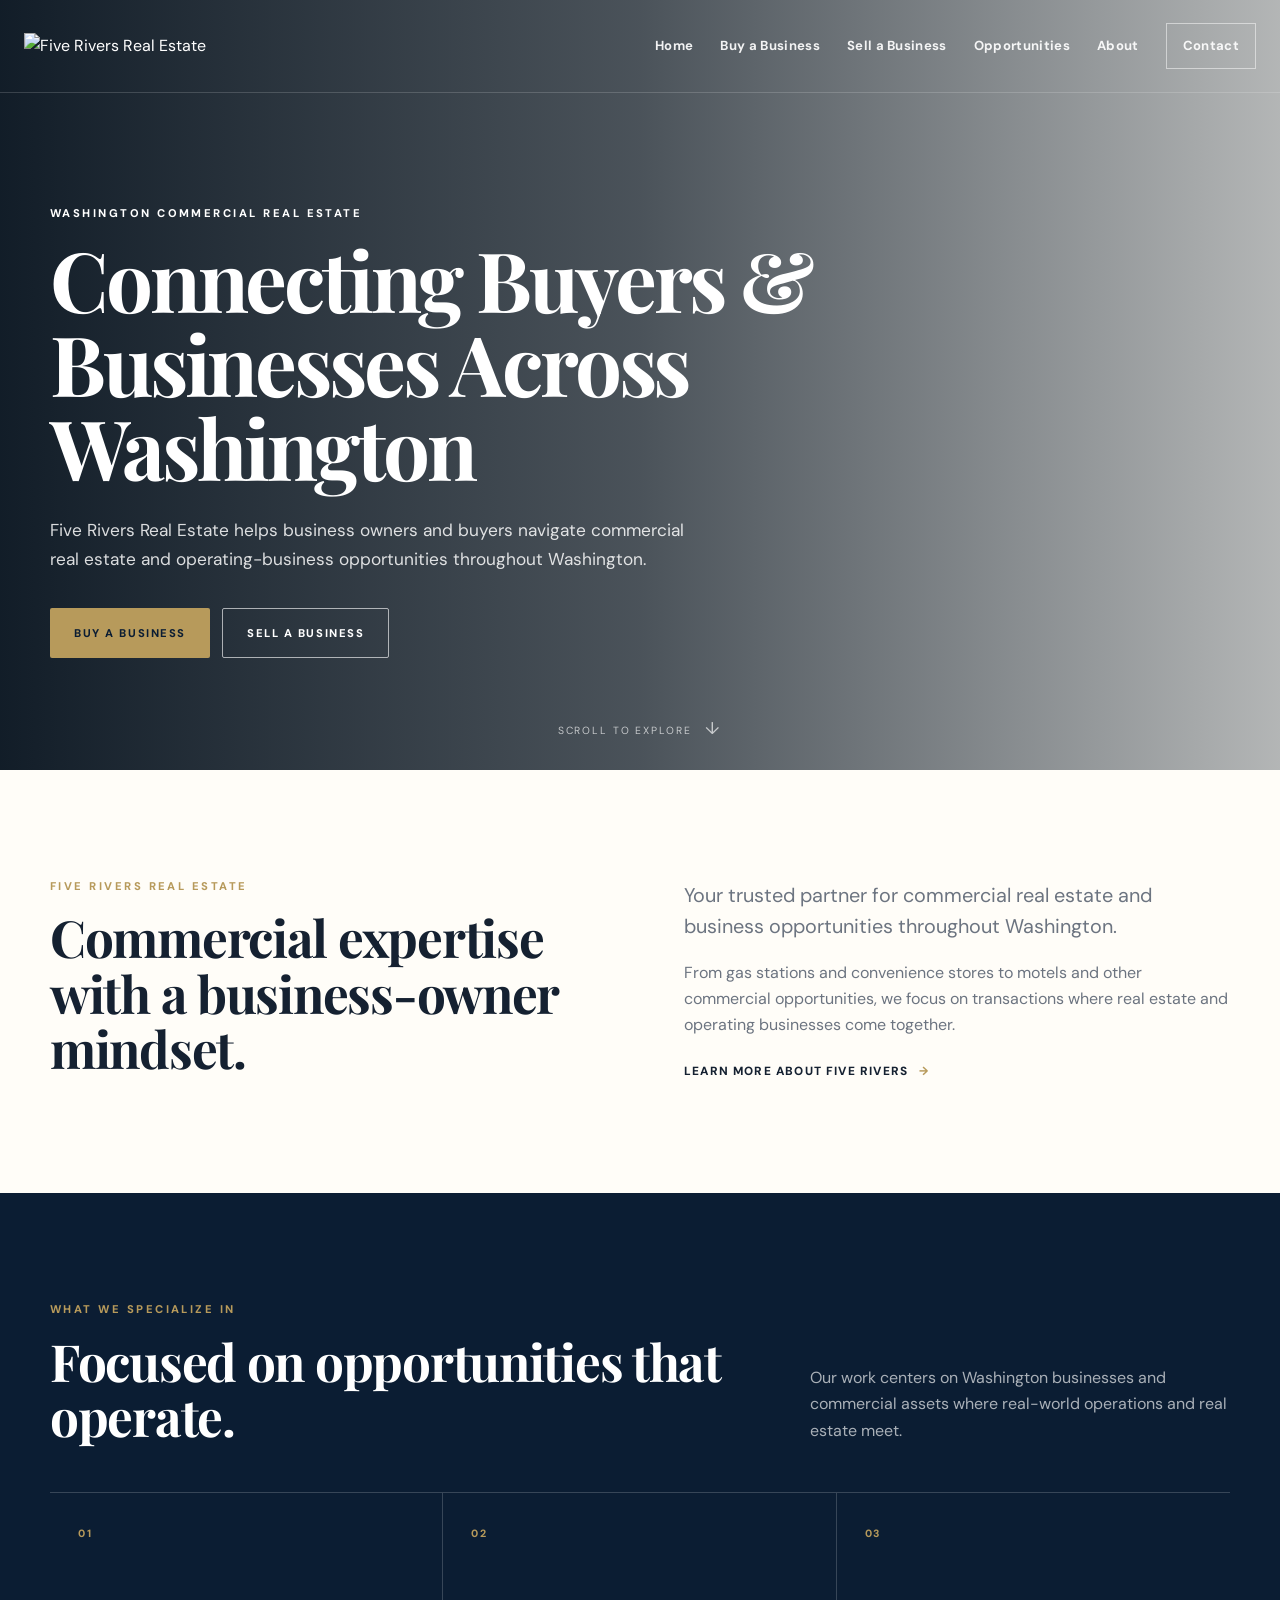
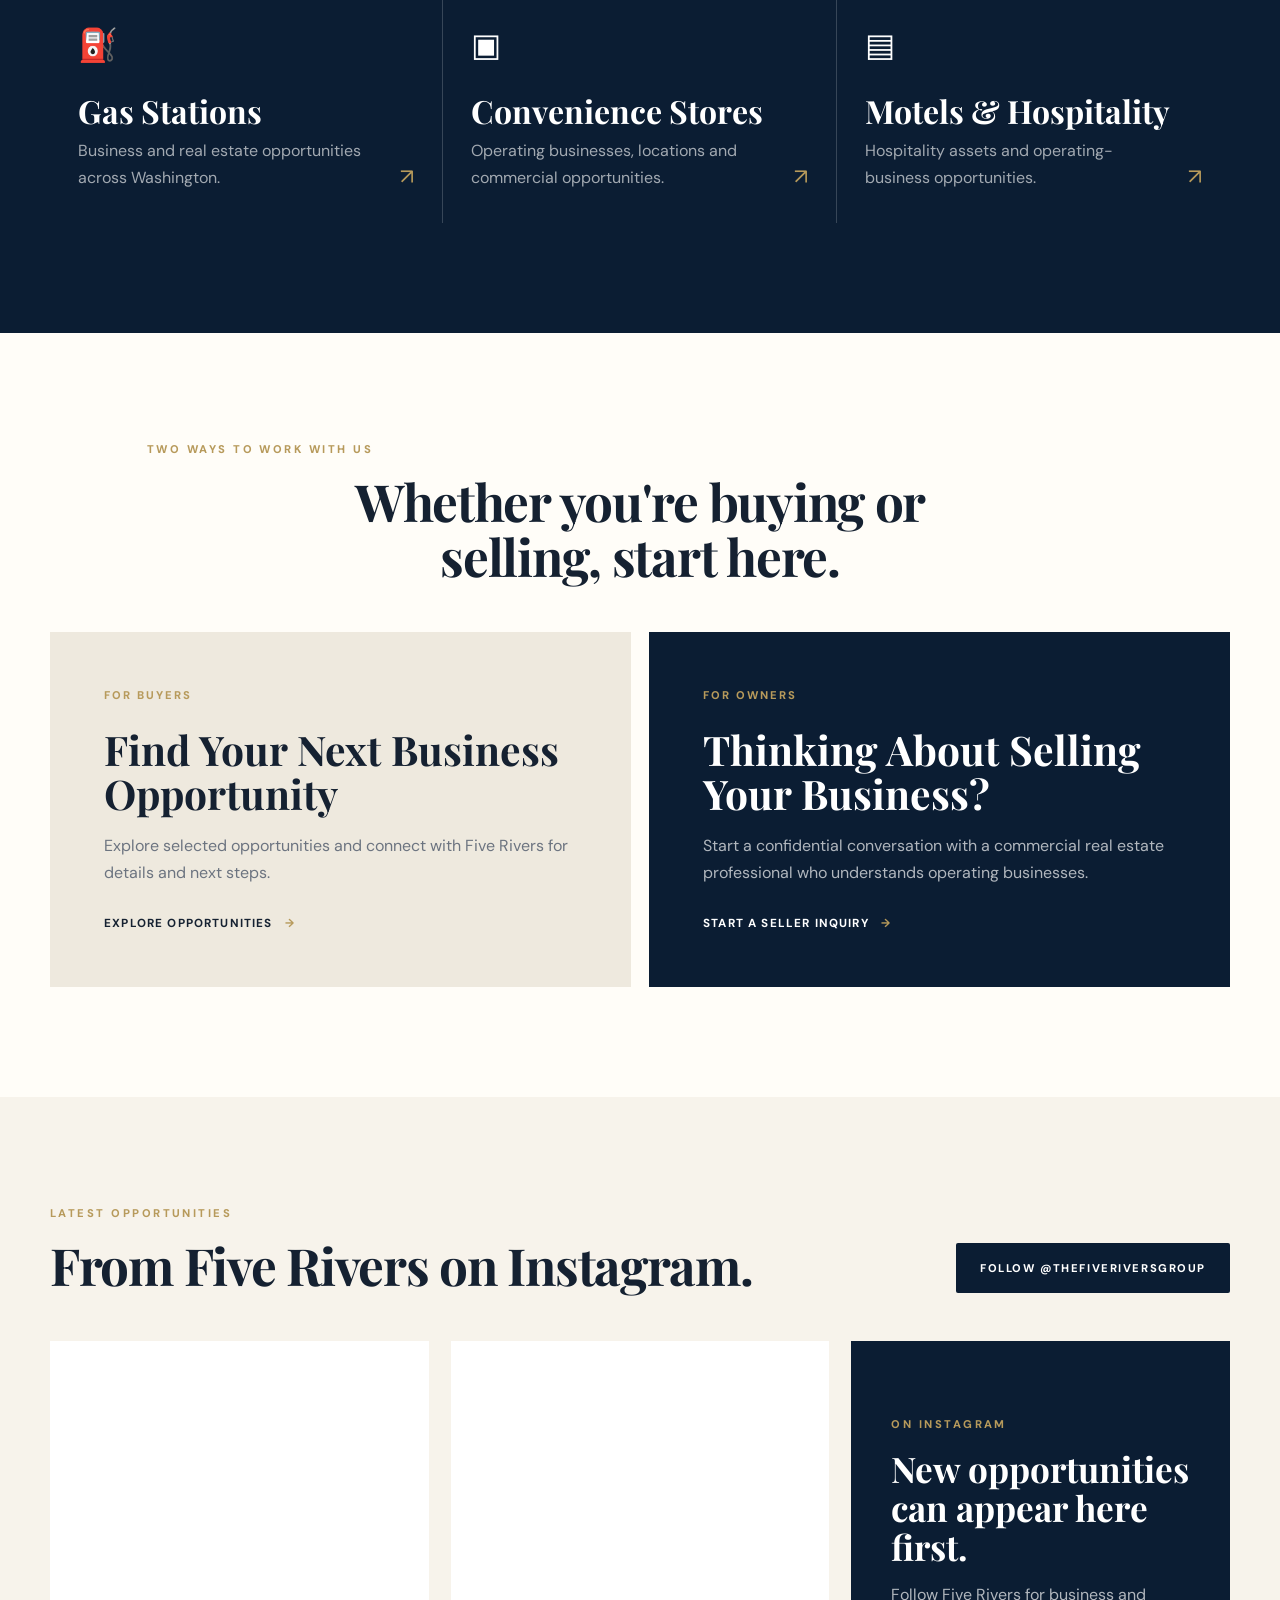
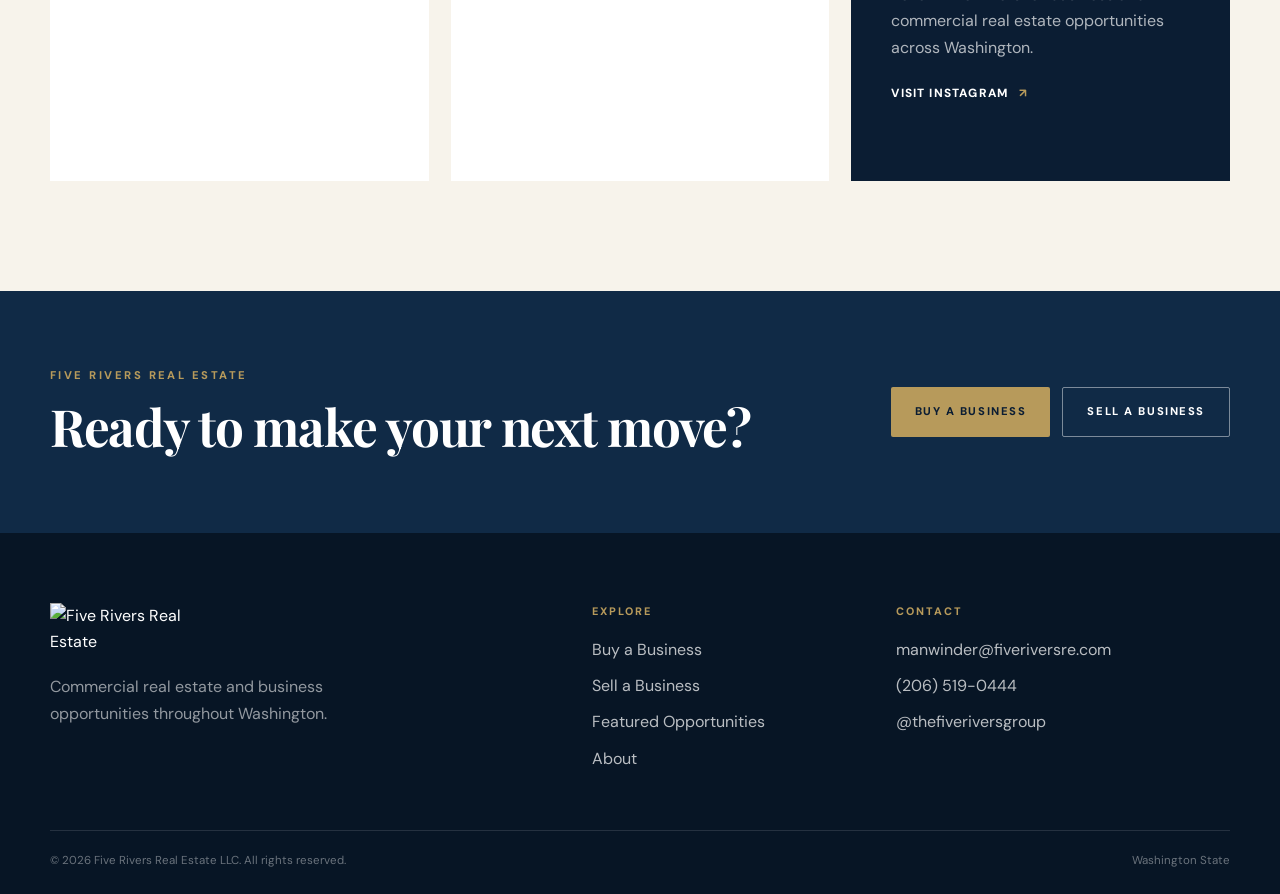
==== index.html @ 9e535c03 "Add files via upload" ====
<!DOCTYPE html><html lang="en"><head><meta charset="UTF-8">
<meta name="viewport" content="width=device-width, initial-scale=1.0">
<title>Washington Commercial Real Estate | Five Rivers Real Estate</title>
<link rel="icon" type="image/x-icon" href="favicon_FRRE.ico">
<link rel="preconnect" href="https://fonts.googleapis.com">
<link rel="preconnect" href="https://fonts.gstatic.com" crossorigin>
<link href="https://fonts.googleapis.com/css2?family=DM+Sans:wght@400;500;600;700;800&family=Playfair+Display:wght@600;700&display=swap" rel="stylesheet">
<link rel="stylesheet" href="styles.css"></head><body>
<header class="site-header">
  <div class="nav-wrap">
    <a class="brand" href="index.html"><img src="FiveRivers_Logo.jpg" alt="Five Rivers Real Estate"></a>
    <button class="menu-toggle" aria-label="Open menu" aria-expanded="false">☰</button>
    <nav class="nav">
      <a href="index.html">Home</a>
      <a href="buy.html">Buy a Business</a>
      <a href="sell.html">Sell a Business</a>
      <a href="properties.html">Opportunities</a>
      <a href="about.html">About</a>
      <a class="nav-cta" href="contact.html">Contact</a>
    </nav>
  </div>
</header>
<main>
<section class="hero">
  <div class="hero-content container">
    <p class="eyebrow">WASHINGTON COMMERCIAL REAL ESTATE</p>
    <h1>Connecting Buyers &amp; Businesses Across Washington</h1>
    <p class="hero-copy">Five Rivers Real Estate helps business owners and buyers navigate commercial real estate and operating-business opportunities throughout Washington.</p>
    <div class="hero-actions">
      <a class="btn btn-gold" href="buy.html">Buy a Business</a>
      <a class="btn btn-outline" href="sell.html">Sell a Business</a>
    </div>
  </div>
  <div class="hero-scroll">SCROLL TO EXPLORE <span>↓</span></div>
</section>

<section class="section">
  <div class="container two-col">
    <div>
      <p class="eyebrow gold">FIVE RIVERS REAL ESTATE</p>
      <h2>Commercial expertise with a business-owner mindset.</h2>
    </div>
    <div>
      <p class="lead">Your trusted partner for commercial real estate and business opportunities throughout Washington.</p>
      <p>From gas stations and convenience stores to motels and other commercial opportunities, we focus on transactions where real estate and operating businesses come together.</p>
      <a class="text-link" href="about.html">Learn more about Five Rivers <span>→</span></a>
    </div>
  </div>
</section>

<section class="section section-dark">
  <div class="container">
    <div class="section-heading">
      <div><p class="eyebrow gold">WHAT WE SPECIALIZE IN</p><h2>Focused on opportunities that operate.</h2></div>
      <p>Our work centers on Washington businesses and commercial assets where real-world operations and real estate meet.</p>
    </div>
    <div class="specialty-grid">
      <a class="specialty-card" href="buy.html"><span class="card-number">01</span><div><span class="icon">⛽</span><h3>Gas Stations</h3><p>Business and real estate opportunities across Washington.</p></div><span class="arrow">↗</span></a>
      <a class="specialty-card" href="buy.html"><span class="card-number">02</span><div><span class="icon">▣</span><h3>Convenience Stores</h3><p>Operating businesses, locations and commercial opportunities.</p></div><span class="arrow">↗</span></a>
      <a class="specialty-card" href="buy.html"><span class="card-number">03</span><div><span class="icon">▤</span><h3>Motels &amp; Hospitality</h3><p>Hospitality assets and operating-business opportunities.</p></div><span class="arrow">↗</span></a>
    </div>
  </div>
</section>

<section class="section">
  <div class="container">
    <div class="section-heading centered"><p class="eyebrow gold">TWO WAYS TO WORK WITH US</p><h2>Whether you're buying or selling, start here.</h2></div>
    <div class="path-grid">
      <a class="path-card" href="buy.html"><span>FOR BUYERS</span><h3>Find Your Next Business Opportunity</h3><p>Explore selected opportunities and connect with Five Rivers for details and next steps.</p><strong>Explore Opportunities <span>→</span></strong></a>
      <a class="path-card featured" href="sell.html"><span>FOR OWNERS</span><h3>Thinking About Selling Your Business?</h3><p>Start a confidential conversation with a commercial real estate professional who understands operating businesses.</p><strong>Start a Seller Inquiry <span>→</span></strong></a>
    </div>
  </div>
</section>

<section class="section section-light">
  <div class="container">
    <div class="section-heading">
      <div><p class="eyebrow gold">LATEST OPPORTUNITIES</p><h2>From Five Rivers on Instagram.</h2></div>
      <a class="btn btn-dark" href="https://www.instagram.com/thefiveriversgroup/" target="_blank" rel="noopener">Follow @thefiveriversgroup</a>
    </div>
    <div class="ig-grid">
      <div class="ig-card">
        <blockquote class="instagram-media" data-instgrm-permalink="https://www.instagram.com/thefiveriversgroup/" data-instgrm-version="14"></blockquote>
      </div>
      <div class="ig-card">
        <blockquote class="instagram-media" data-instgrm-permalink="https://www.instagram.com/thefiveriversgroup/" data-instgrm-version="14"></blockquote>
      </div>
      <div class="ig-card ig-cta">
        <p class="eyebrow gold">ON INSTAGRAM</p>
        <h3>New opportunities can appear here first.</h3>
        <p>Follow Five Rivers for business and commercial real estate opportunities across Washington.</p>
        <a class="text-link" href="https://www.instagram.com/thefiveriversgroup/" target="_blank" rel="noopener">Visit Instagram <span>↗</span></a>
      </div>
    </div>
  </div>
</section>
<script async src="https://www.instagram.com/embed.js"></script>

<section class="cta-band">
  <div class="container cta-inner">
    <div><p class="eyebrow gold">FIVE RIVERS REAL ESTATE</p><h2>Ready to make your next move?</h2></div>
    <div class="hero-actions"><a class="btn btn-gold" href="buy.html">Buy a Business</a><a class="btn btn-light-outline" href="sell.html">Sell a Business</a></div>
  </div>
</section>
</main>
<footer class="footer">
  <div class="container footer-grid">
    <div>
      <img class="footer-logo" src="FiveRivers_Logo.jpg" alt="Five Rivers Real Estate">
      <p>Commercial real estate and business opportunities throughout Washington.</p>
    </div>
    <div>
      <p class="footer-label">EXPLORE</p>
      <a href="buy.html">Buy a Business</a>
      <a href="sell.html">Sell a Business</a>
      <a href="properties.html">Featured Opportunities</a>
      <a href="about.html">About</a>
    </div>
    <div>
      <p class="footer-label">CONTACT</p>
      <a href="mailto:manwinder@fiveriversre.com">manwinder@fiveriversre.com</a>
      <a href="tel:+12065190444">(206) 519-0444</a>
      <a href="https://www.instagram.com/thefiveriversgroup/" target="_blank" rel="noopener">@thefiveriversgroup</a>
    </div>
  </div>
  <div class="container footer-bottom">
    <span>© 2026 Five Rivers Real Estate LLC. All rights reserved.</span>
    <span>Washington State</span>
  </div>
</footer><script src="site.js"></script></body></html>
---- styles.css ----
:root{
  --navy:#0b1d33;
  --navy2:#102a46;
  --warm:#f7f3eb;
  --paper:#fffdf8;
  --gold:#b79a5b;
  --gold2:#d1bb82;
  --ink:#152131;
  --muted:#6c7480;
  --line:rgba(11,29,51,.13);
  --shadow:0 22px 60px rgba(11,29,51,.12);
  --serif:"Playfair Display", Georgia, serif;
  --sans:"DM Sans", Arial, sans-serif;
}
*{box-sizing:border-box;margin:0;padding:0}
html{scroll-behavior:smooth}
body{font-family:var(--sans);color:var(--ink);background:var(--paper);line-height:1.65}
a{text-decoration:none;color:inherit}
img{max-width:100%;display:block}
.container{width:min(1180px,calc(100% - 48px));margin-inline:auto}
.site-header{position:absolute;top:0;left:0;width:100%;z-index:50;color:#fff;border-bottom:1px solid rgba(255,255,255,.16)}
.site-header.solid{position:relative;background:var(--navy);border-bottom:0}
.nav-wrap{width:min(1280px,calc(100% - 48px));margin:auto;min-height:92px;display:flex;align-items:center;justify-content:space-between;gap:30px}
.brand img{width:192px;max-height:76px;object-fit:contain}
.nav{display:flex;align-items:center;gap:27px;font-size:.82rem;font-weight:700;letter-spacing:.025em}
.nav a{opacity:.92;transition:color .2s,opacity .2s,transform .2s}
.nav a:hover{opacity:1;color:var(--gold2);transform:translateY(-1px)}
.nav-cta{padding:11px 16px;border:1px solid rgba(255,255,255,.55)}
.menu-toggle{display:none;background:transparent;border:0;color:#fff;font-size:28px;cursor:pointer}
.hero{min-height:770px;display:flex;align-items:center;position:relative;color:#fff;background:
linear-gradient(90deg,rgba(5,17,29,.95) 0%,rgba(5,17,29,.72) 50%,rgba(5,17,29,.30) 100%),
url("header_background.jpg") center/cover no-repeat}
.hero-content{position:relative;z-index:2;padding-top:95px}
.eyebrow{font-size:.70rem;line-height:1.2;letter-spacing:.22em;font-weight:800;margin-bottom:17px}
.eyebrow.gold{color:var(--gold)}
.hero h1,.page-hero h1{font-family:var(--serif);font-size:clamp(3.15rem,6.5vw,5.7rem);line-height:1.01;letter-spacing:-.038em;max-width:850px}
.hero-copy{max-width:650px;color:rgba(255,255,255,.84);font-size:1.08rem;margin:27px 0 35px}
.hero-actions{display:flex;gap:12px;flex-wrap:wrap}
.btn{min-height:50px;padding:0 24px;display:inline-flex;align-items:center;justify-content:center;border-radius:2px;text-transform:uppercase;font-size:.70rem;font-weight:800;letter-spacing:.14em;transition:transform .2s,background .2s,color .2s}
.btn:hover{transform:translateY(-2px)}
.btn-gold{background:var(--gold);color:var(--navy)}
.btn-gold:hover{background:var(--gold2)}
.btn-outline{border:1px solid rgba(255,255,255,.62);color:#fff}
.btn-outline:hover{background:#fff;color:var(--navy)}
.btn-dark{background:var(--navy);color:#fff}
.btn-light-outline{border:1px solid rgba(255,255,255,.45);color:#fff}
.hero-scroll{position:absolute;left:50%;bottom:28px;transform:translateX(-50%);font-size:.65rem;letter-spacing:.18em;opacity:.68;z-index:2}
.hero-scroll span{font-size:17px;margin-left:9px}
.section{padding:110px 0}
.section-dark{background:var(--navy);color:#fff}
.section-light{background:var(--warm)}
.two-col{display:grid;grid-template-columns:1fr 1fr;gap:88px;align-items:start}
h2{font-family:var(--serif);font-size:clamp(2.35rem,4vw,4rem);line-height:1.08;letter-spacing:-.025em}
.lead{font-size:1.24rem;line-height:1.55;margin-bottom:18px}
.two-col p:not(.eyebrow){color:var(--muted)}
.text-link{display:inline-flex;gap:11px;margin-top:23px;font-weight:800;font-size:.74rem;letter-spacing:.10em;text-transform:uppercase}
.text-link span{color:var(--gold)}
.section-heading{display:flex;justify-content:space-between;gap:50px;align-items:end;margin-bottom:48px}
.section-heading>p{max-width:420px;color:rgba(255,255,255,.65)}
.section-light .section-heading>p{color:var(--muted)}
.centered{text-align:center;display:block}
.centered h2{max-width:720px;margin-inline:auto}
.specialty-grid{display:grid;grid-template-columns:repeat(3,1fr);border-top:1px solid rgba(255,255,255,.18)}
.specialty-card{min-height:330px;padding:32px 28px;border-right:1px solid rgba(255,255,255,.18);position:relative;display:flex;flex-direction:column;justify-content:space-between;transition:transform .25s,background .25s}
.specialty-card:last-child{border-right:0}
.specialty-card:hover{background:rgba(255,255,255,.045);transform:translateY(-4px)}
.card-number{font-size:.66rem;color:var(--gold);letter-spacing:.16em;font-weight:800}
.icon{font-size:32px;display:block;margin:22px 0 22px}
.specialty-card h3{font-family:var(--serif);font-size:2rem;margin-bottom:9px;line-height:1.12}
.specialty-card p{color:rgba(255,255,255,.62);max-width:285px}
.arrow{position:absolute;right:28px;bottom:28px;color:var(--gold);font-size:22px}
.path-grid{display:grid;grid-template-columns:1fr 1fr;gap:18px}
.path-card{padding:54px;background:#eee9de;min-height:355px;display:flex;flex-direction:column;align-items:flex-start;transition:transform .25s,box-shadow .25s}
.path-card:hover{transform:translateY(-5px);box-shadow:var(--shadow)}
.path-card.featured{background:var(--navy);color:#fff}
.path-card>span{font-size:.70rem;letter-spacing:.18em;color:var(--gold);font-weight:800}
.path-card h3{font-family:var(--serif);font-size:2.55rem;line-height:1.1;margin:22px 0 17px;max-width:500px}
.path-card p{max-width:510px;color:var(--muted)}
.path-card.featured p{color:rgba(255,255,255,.68)}
.path-card strong{margin-top:auto;font-size:.73rem;letter-spacing:.10em;text-transform:uppercase}
.path-card strong span{color:var(--gold);margin-left:8px}
.ig-grid{display:grid;grid-template-columns:repeat(3,1fr);gap:22px;align-items:stretch}
.ig-card{background:#fff;overflow:hidden;min-height:440px}
.ig-card blockquote{margin:0!important;min-width:0!important;width:100%!important;box-shadow:none!important}
.ig-cta{background:var(--navy);color:#fff;padding:40px;display:flex;flex-direction:column;justify-content:center}
.ig-cta h3{font-family:var(--serif);font-size:2.2rem;line-height:1.12;margin-bottom:15px}
.ig-cta p:not(.eyebrow){color:rgba(255,255,255,.68)}
.cta-band{padding:78px 0;background:var(--navy2);color:#fff}
.cta-inner{display:flex;align-items:center;justify-content:space-between;gap:40px}
.cta-inner h2{font-size:clamp(2.2rem,4vw,3.55rem)}
.footer{background:#071525;color:#fff;padding:70px 0 24px}
.footer-grid{display:grid;grid-template-columns:2fr 1fr 1.4fr;gap:65px;padding-bottom:58px}
.footer-logo{width:175px;margin-bottom:19px}
.footer p{color:rgba(255,255,255,.56);max-width:350px}
.footer-grid>div:not(:first-child){display:flex;flex-direction:column;gap:10px}
.footer-label{font-size:.68rem!important;letter-spacing:.18em;color:var(--gold)!important;font-weight:800;margin-bottom:6px}
.footer-grid a{color:rgba(255,255,255,.72)}
.footer-grid a:hover{color:#fff}
.footer-bottom{border-top:1px solid rgba(255,255,255,.12);padding-top:20px;display:flex;justify-content:space-between;color:rgba(255,255,255,.40);font-size:.72rem}
.page-hero{background:var(--navy);color:#fff;padding:150px 0 86px}
.page-hero h1{max-width:930px}
.page-hero p:not(.eyebrow){max-width:700px;color:rgba(255,255,255,.68);font-size:1.08rem;margin-top:24px}
.light-specialties{border-top:1px solid var(--line)}
.light-specialty{color:var(--ink);border-right:1px solid var(--line)}
.light-specialty:hover{background:#faf8f2}
.light-specialty p{color:var(--muted)}
.opportunity-grid{display:grid;grid-template-columns:repeat(3,1fr);gap:22px}
.opportunity{background:#fff;box-shadow:0 8px 30px rgba(11,29,51,.08)}
.opportunity img{width:100%;height:250px;object-fit:cover}
.opportunity-body{padding:27px}
.opportunity h3{font-family:var(--serif);font-size:1.75rem;line-height:1.15;margin:10px 0}
.opportunity-body p{color:var(--muted)}
.tag{font-size:.65rem;letter-spacing:.15em;color:var(--gold);font-weight:800}
.form-card{background:#eee9de;padding:39px;display:flex;flex-direction:column;gap:16px}
.form-card label{font-size:.73rem;font-weight:800;letter-spacing:.06em;text-transform:uppercase}
.form-card input,.form-card select,.form-card textarea{display:block;width:100%;margin-top:7px;border:1px solid var(--line);background:#fffdf8;padding:13px;font:inherit;color:var(--ink)}
.form-card textarea{resize:vertical}
.contact-box{background:var(--navy);color:#fff;padding:42px;display:flex;flex-direction:column;align-items:flex-start}
.contact-box img{width:120px;height:120px;border-radius:50%;object-fit:cover;margin-bottom:24px}
.contact-box h3{font-family:var(--serif);font-size:2rem}
.contact-box p{color:rgba(255,255,255,.60);margin-bottom:20px}
.contact-box a{margin-top:10px}
.portrait{width:min(100%,430px);aspect-ratio:4/5;object-fit:cover}
@media(max-width:900px){
  .nav{display:none;position:absolute;top:92px;left:0;right:0;background:var(--navy);padding:25px;flex-direction:column;align-items:stretch}
  .nav.open{display:flex}
  .menu-toggle{display:block}
  .two-col,.path-grid,.ig-grid{grid-template-columns:1fr}
  .specialty-grid{grid-template-columns:1fr}
  .specialty-card{border-right:0;border-bottom:1px solid rgba(255,255,255,.18)}
  .light-specialty{border-color:var(--line)}
  .section-heading,.cta-inner{display:block}
  .section-heading .btn,.cta-inner .hero-actions{margin-top:24px}
  .hero{min-height:700px}
  .opportunity-grid{grid-template-columns:1fr 1fr}
  .footer-grid{grid-template-columns:1fr 1fr}
}
@media(max-width:600px){
  .container,.nav-wrap{width:min(100% - 30px,1180px)}
  .brand img{width:170px}
  .hero h1{font-size:3.05rem}
  .hero-copy{font-size:1rem}
  .section{padding:78px 0}
  .path-card{padding:34px;min-height:310px}
  .opportunity-grid{grid-template-columns:1fr}
  .footer-grid{grid-template-columns:1fr;gap:38px}
  .footer-bottom{display:block}
  .footer-bottom span{display:block;margin-top:8px}
  .page-hero{padding:112px 0 72px}
}
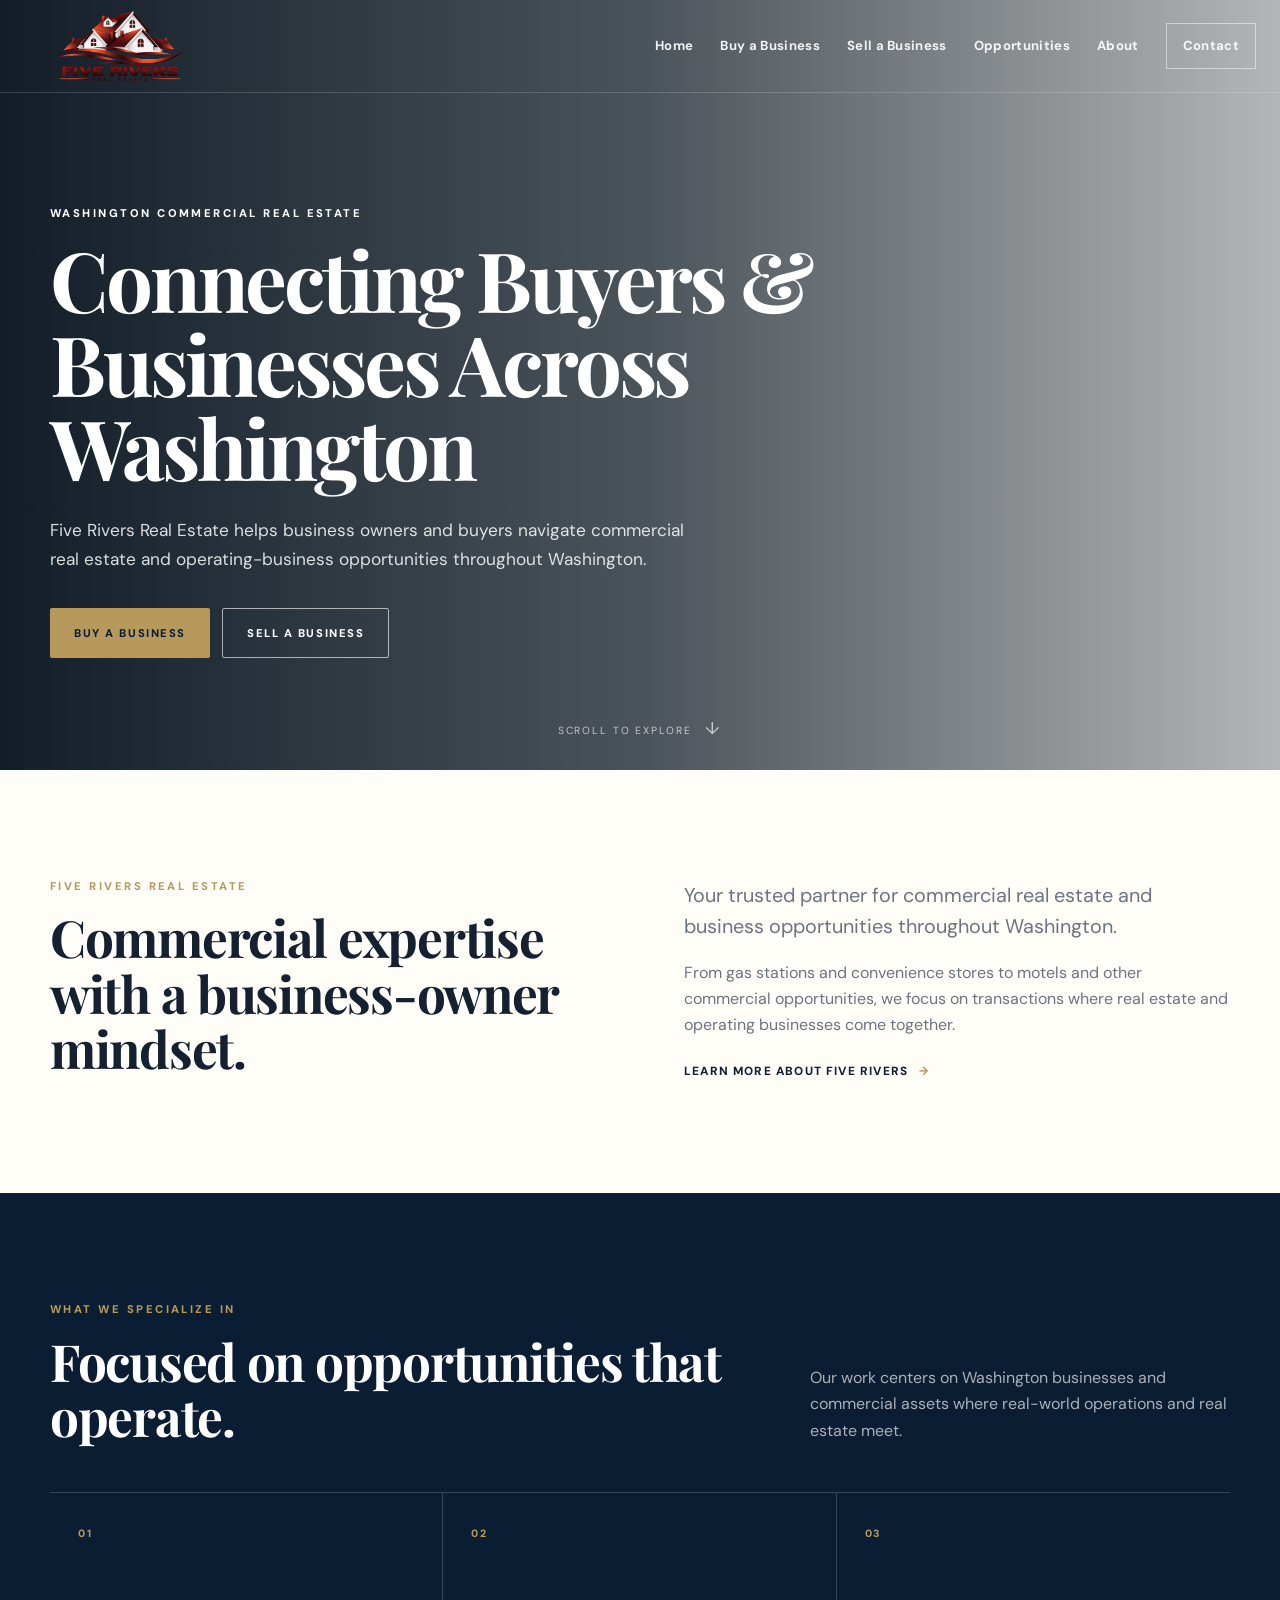
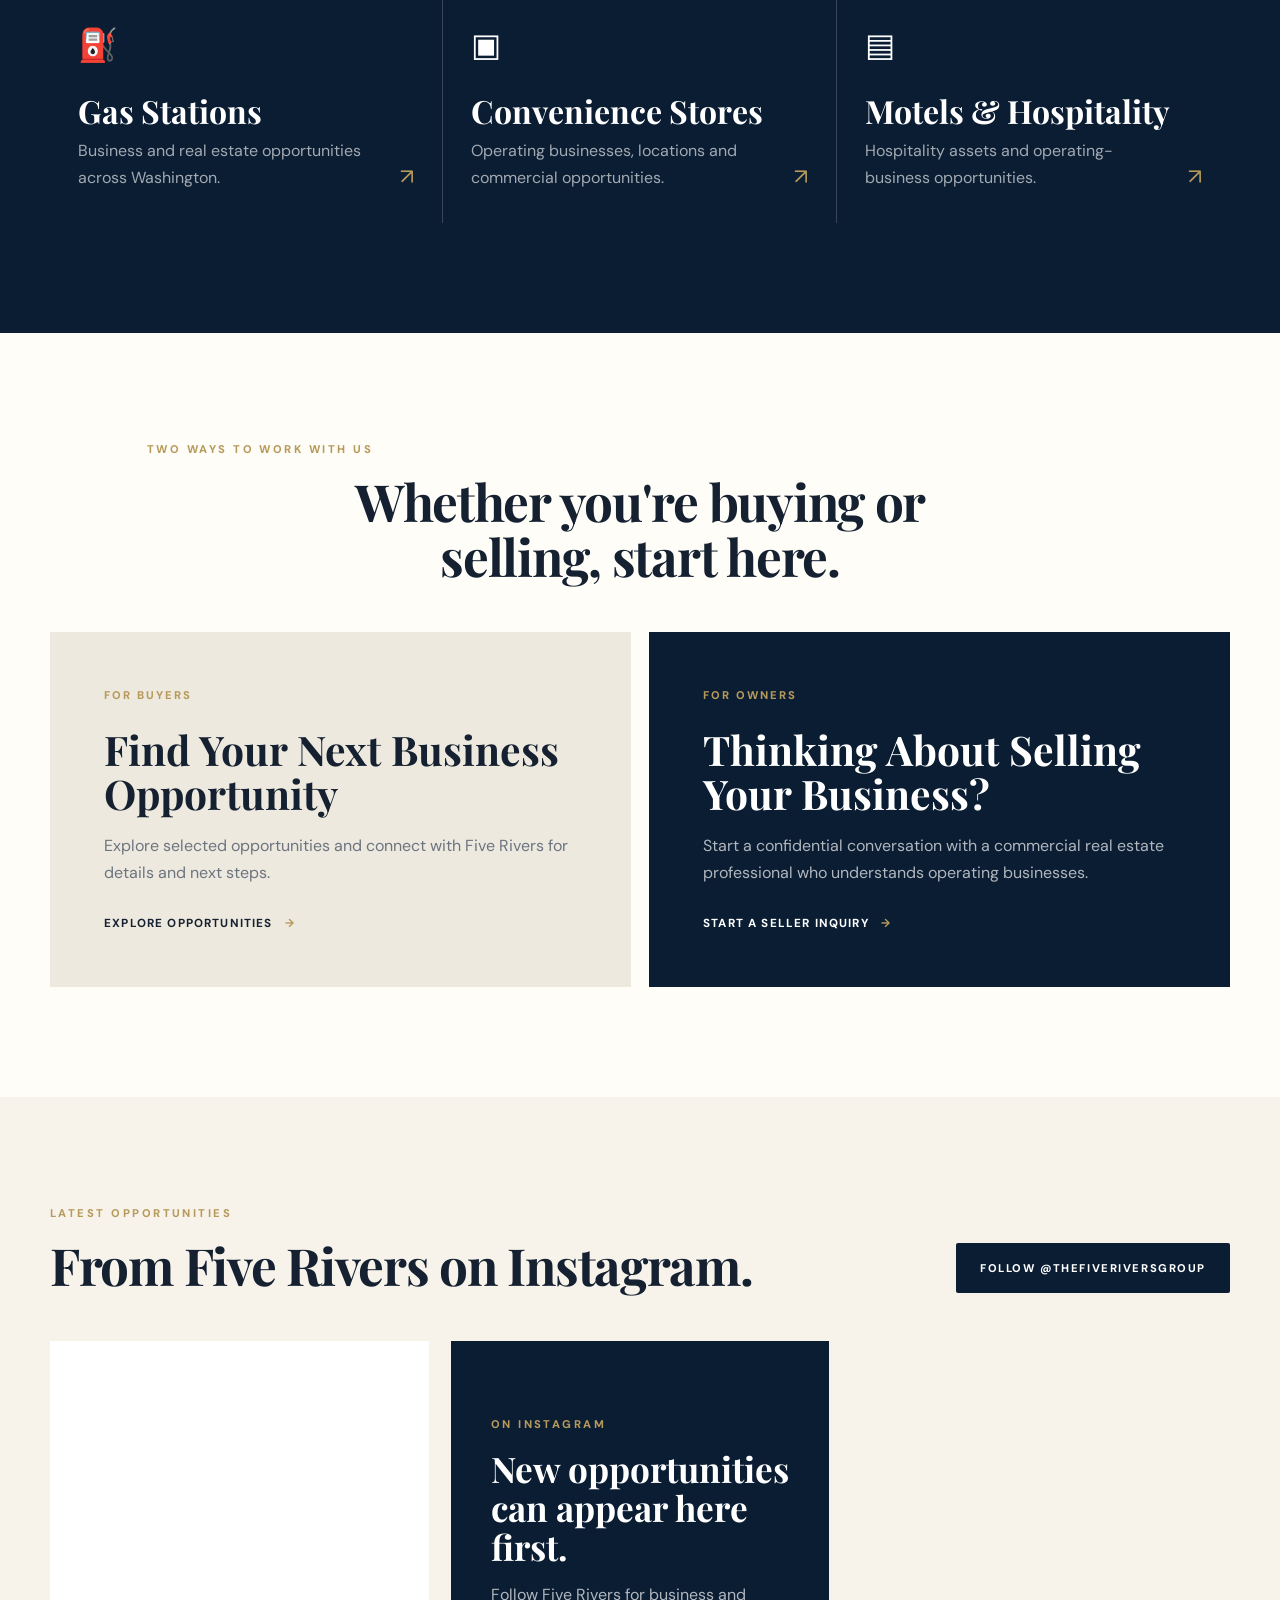
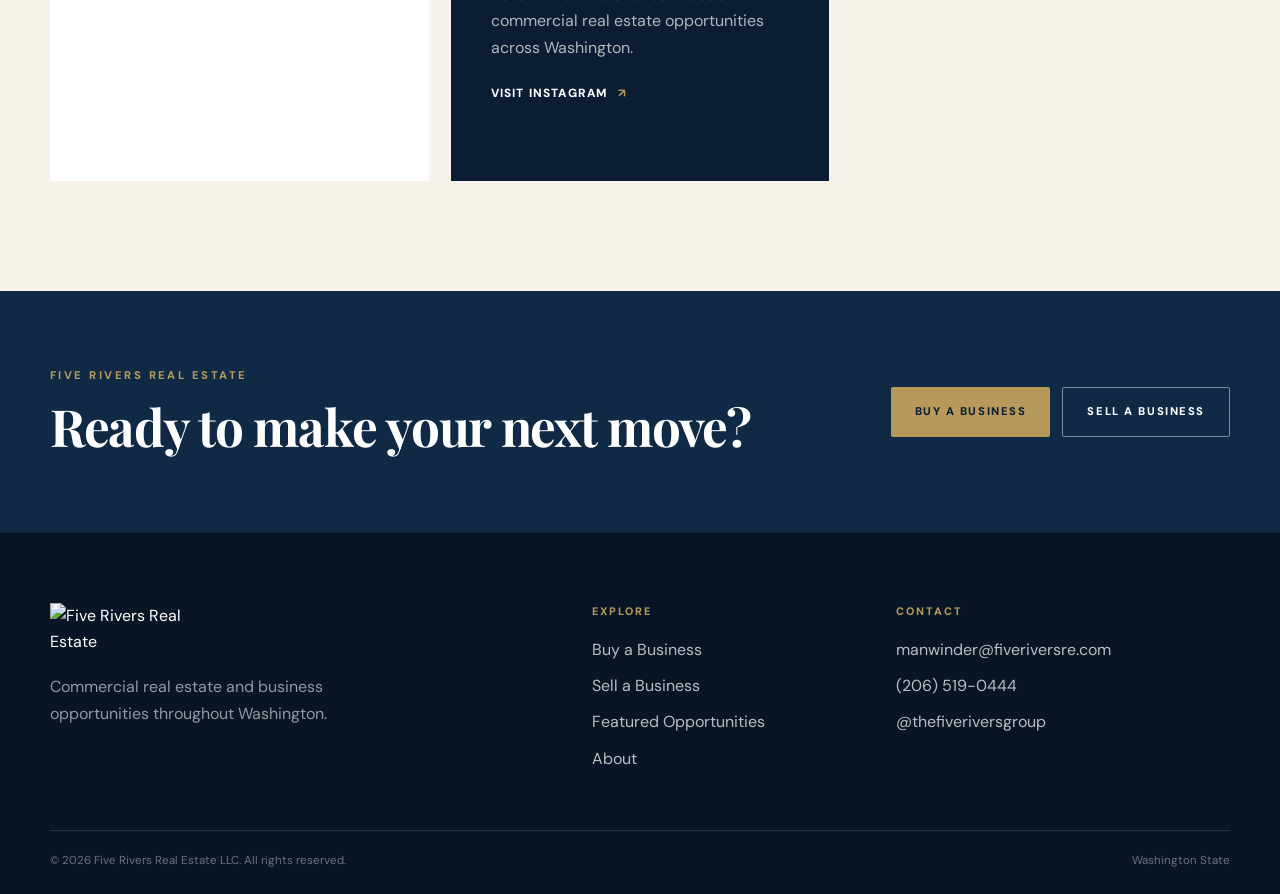
==== commit 19c3bc3f: "Update index.html" ====
--- a/index.html
+++ b/index.html
@@ -8,7 +8,7 @@
 <link rel="stylesheet" href="styles.css"></head><body>
 <header class="site-header">
   <div class="nav-wrap">
-    <a class="brand" href="index.html"><img src="FiveRivers_Logo.jpg" alt="Five Rivers Real Estate"></a>
+    <a class="brand" href="index.html"><img src="New logo FRRE.png" alt="Five Rivers Real Estate"></a>
     <button class="menu-toggle" aria-label="Open menu" aria-expanded="false">☰</button>
     <nav class="nav">
       <a href="index.html">Home</a>
@@ -82,9 +82,7 @@
       <div class="ig-card">
         <blockquote class="instagram-media" data-instgrm-permalink="https://www.instagram.com/thefiveriversgroup/" data-instgrm-version="14"></blockquote>
       </div>
-      <div class="ig-card">
-        <blockquote class="instagram-media" data-instgrm-permalink="https://www.instagram.com/thefiveriversgroup/" data-instgrm-version="14"></blockquote>
-      </div>
+ 
       <div class="ig-card ig-cta">
         <p class="eyebrow gold">ON INSTAGRAM</p>
         <h3>New opportunities can appear here first.</h3>
@@ -127,4 +125,4 @@
     <span>© 2026 Five Rivers Real Estate LLC. All rights reserved.</span>
     <span>Washington State</span>
   </div>
-</footer><script src="site.js"></script></body></html>+</footer><script src="site.js"></script></body></html>
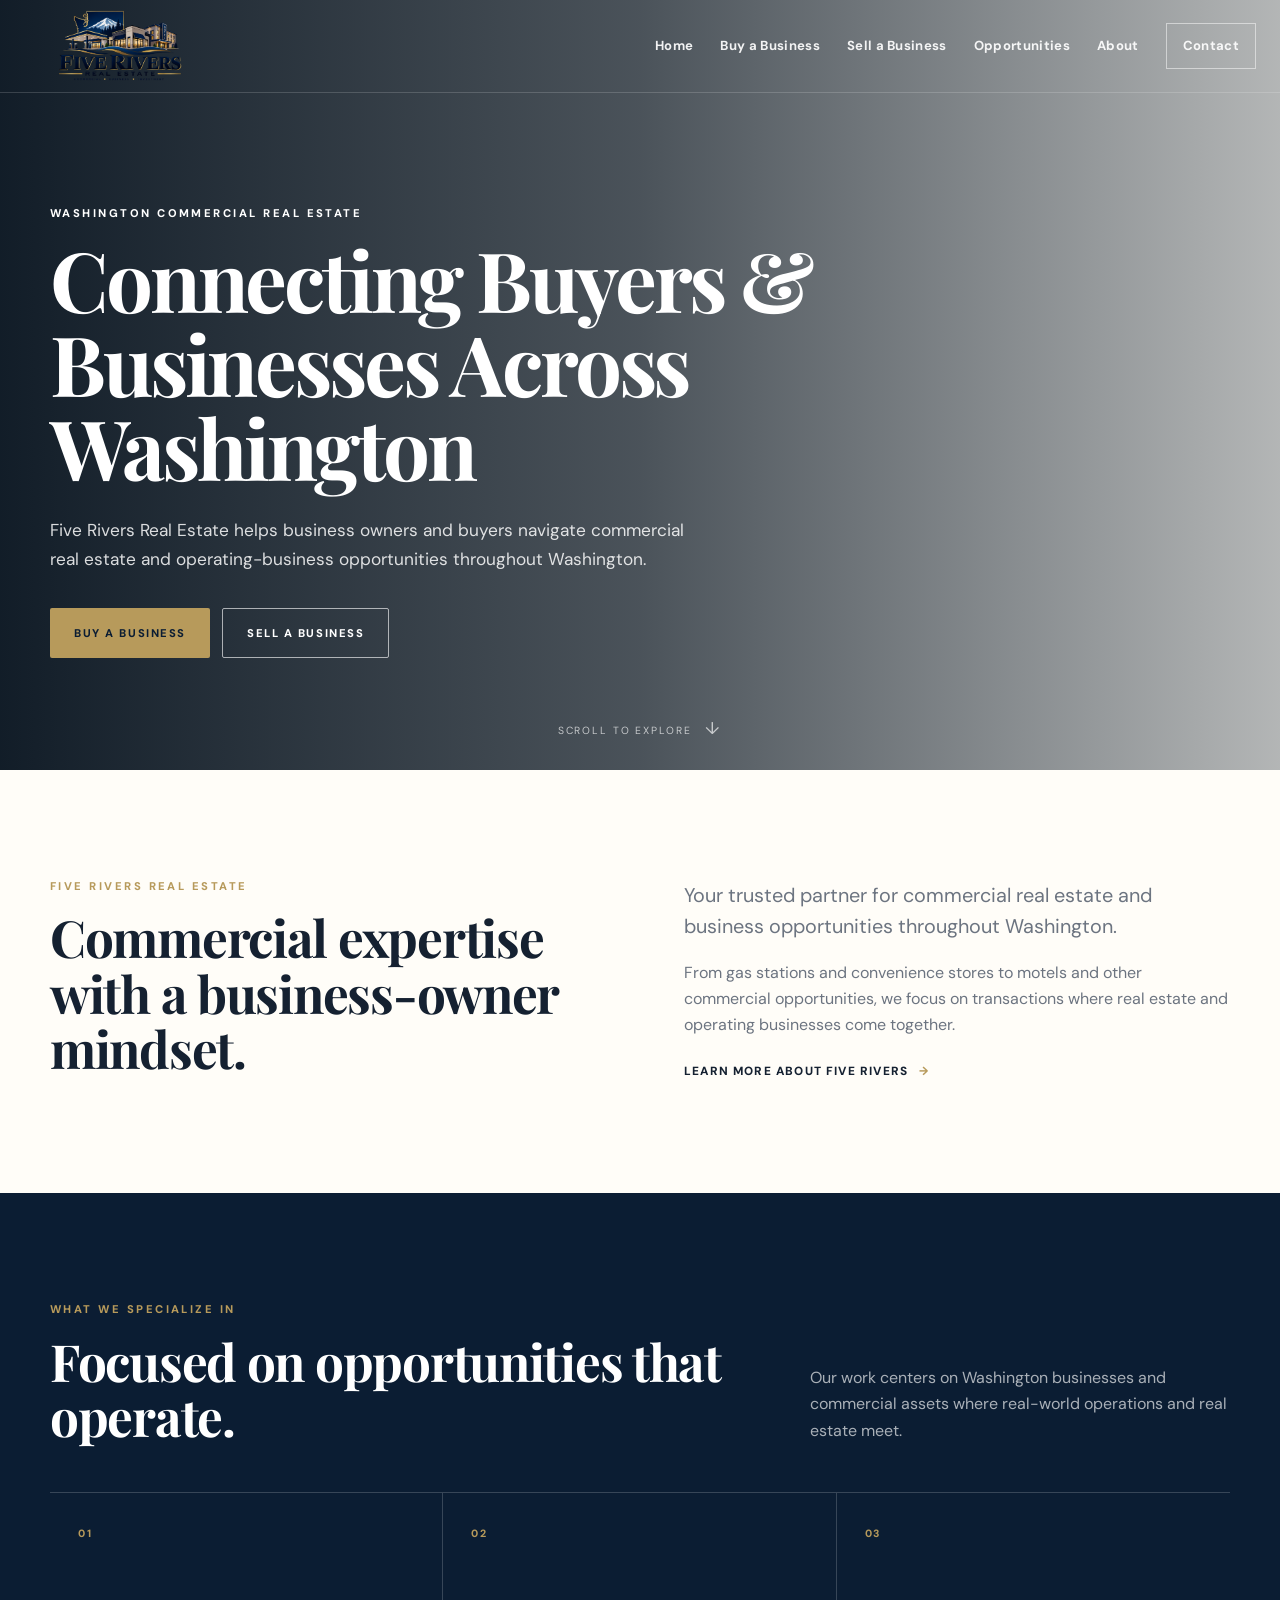
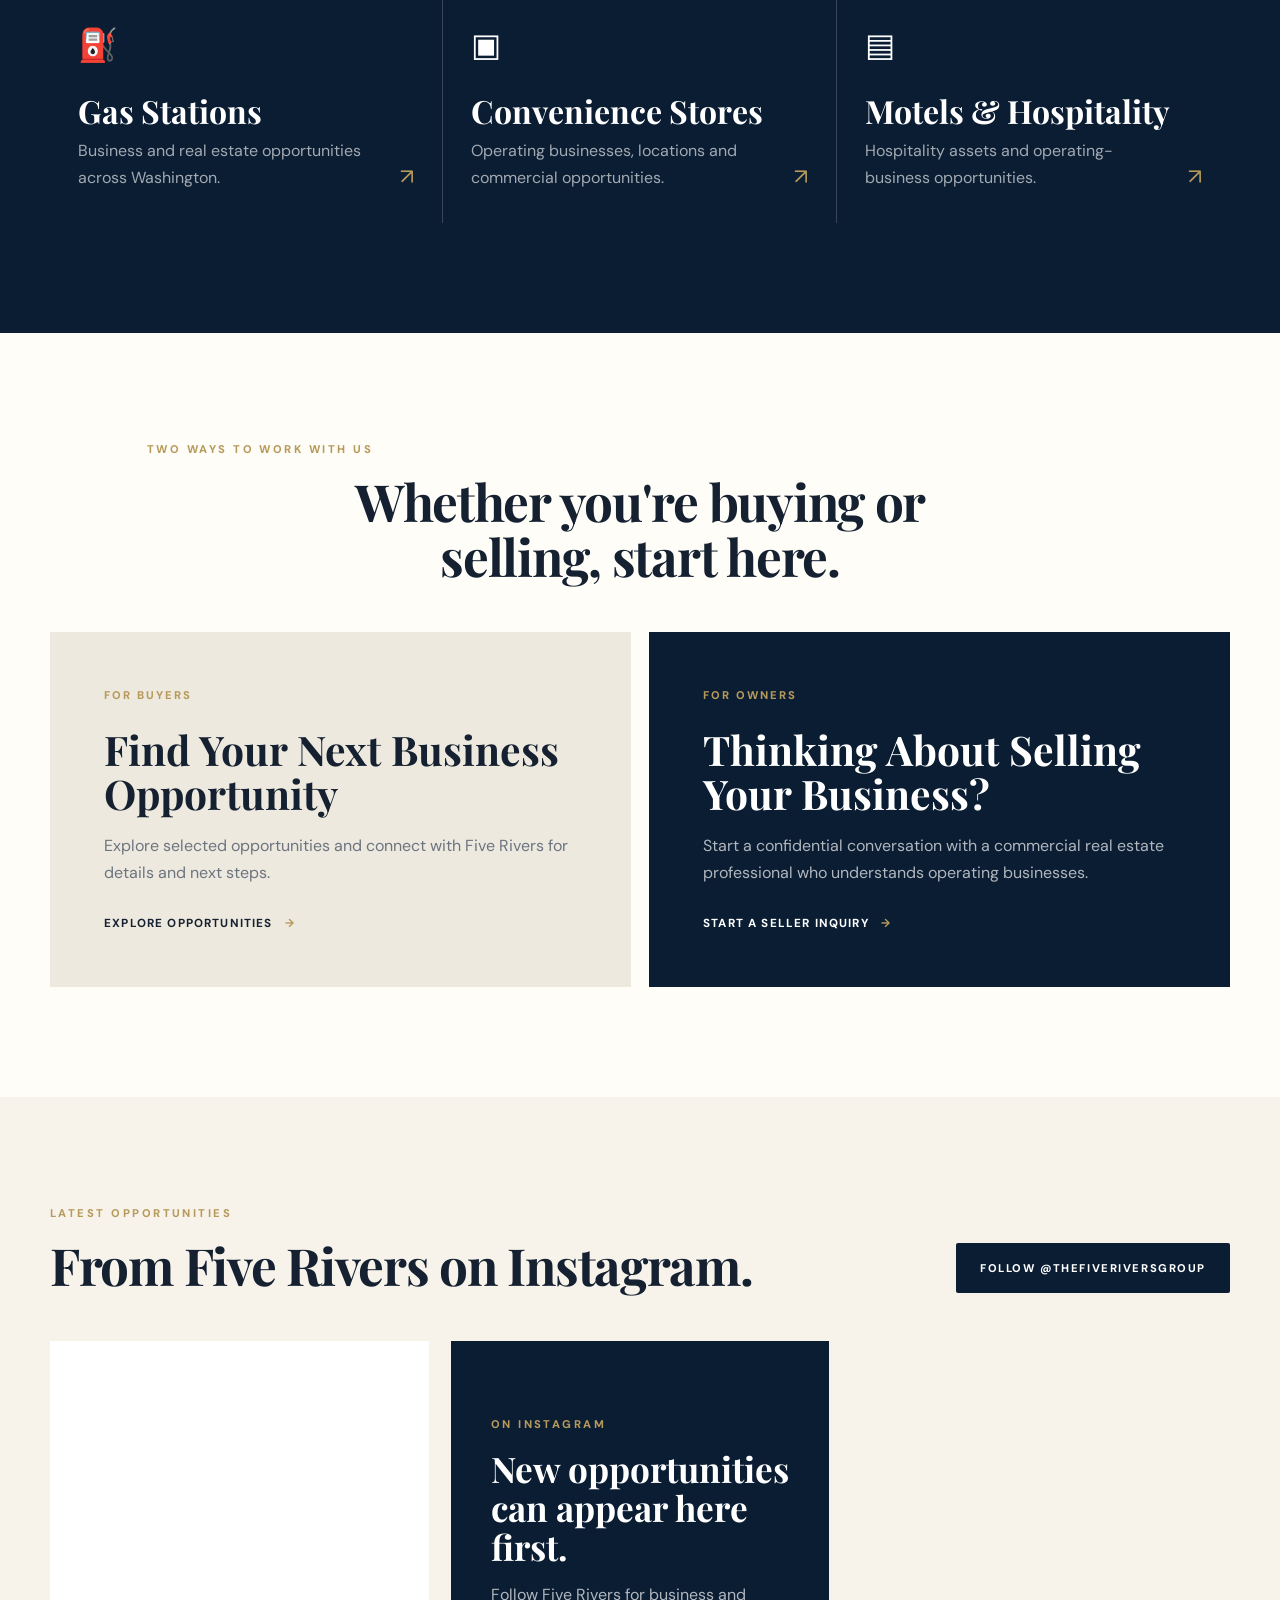
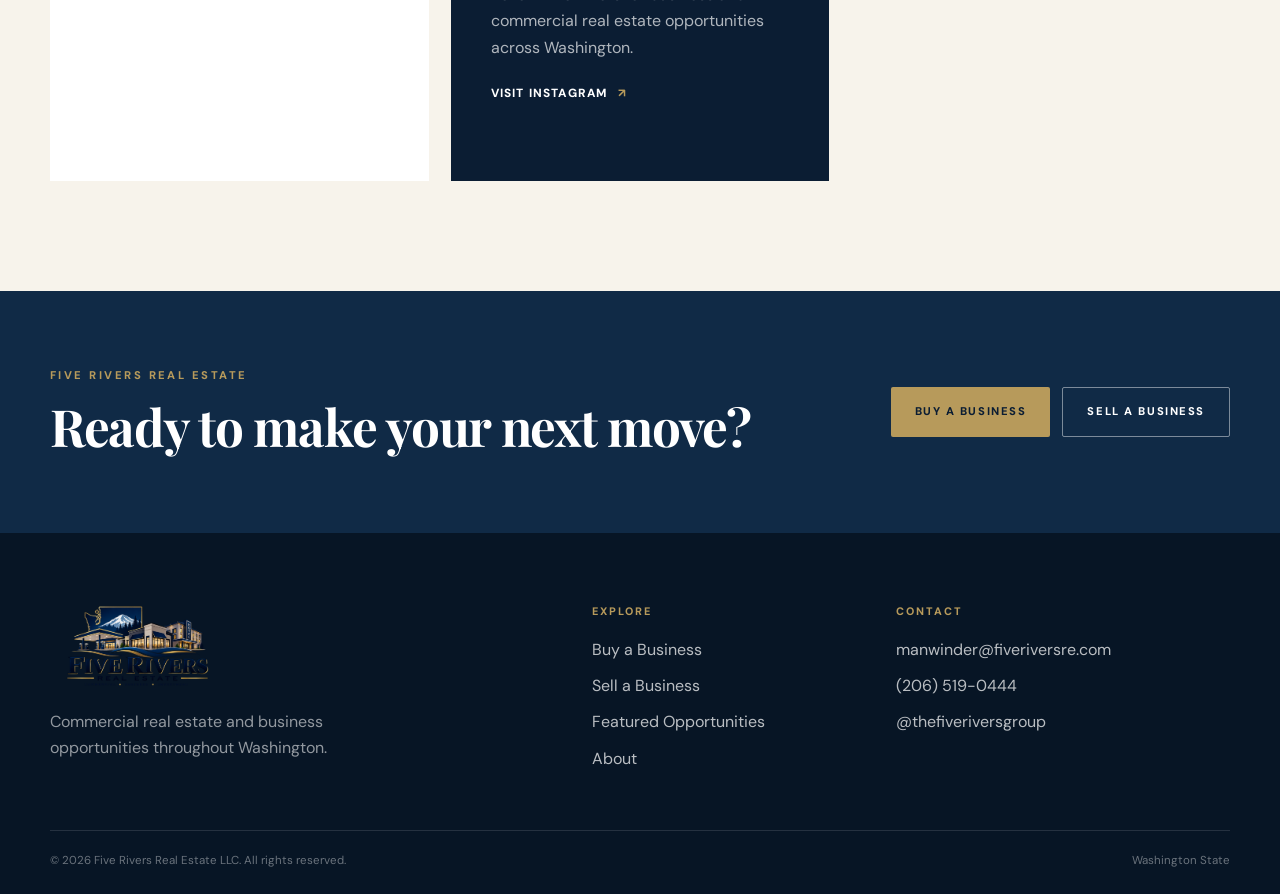
==== commit c97ead24: "Update index.html" ====
--- a/index.html
+++ b/index.html
@@ -104,7 +104,7 @@
 <footer class="footer">
   <div class="container footer-grid">
     <div>
-      <img class="footer-logo" src="FiveRivers_Logo.jpg" alt="Five Rivers Real Estate">
+      <img class="footer-logo" src="New logo FRRE.png" alt="Five Rivers Real Estate">
       <p>Commercial real estate and business opportunities throughout Washington.</p>
     </div>
     <div>
